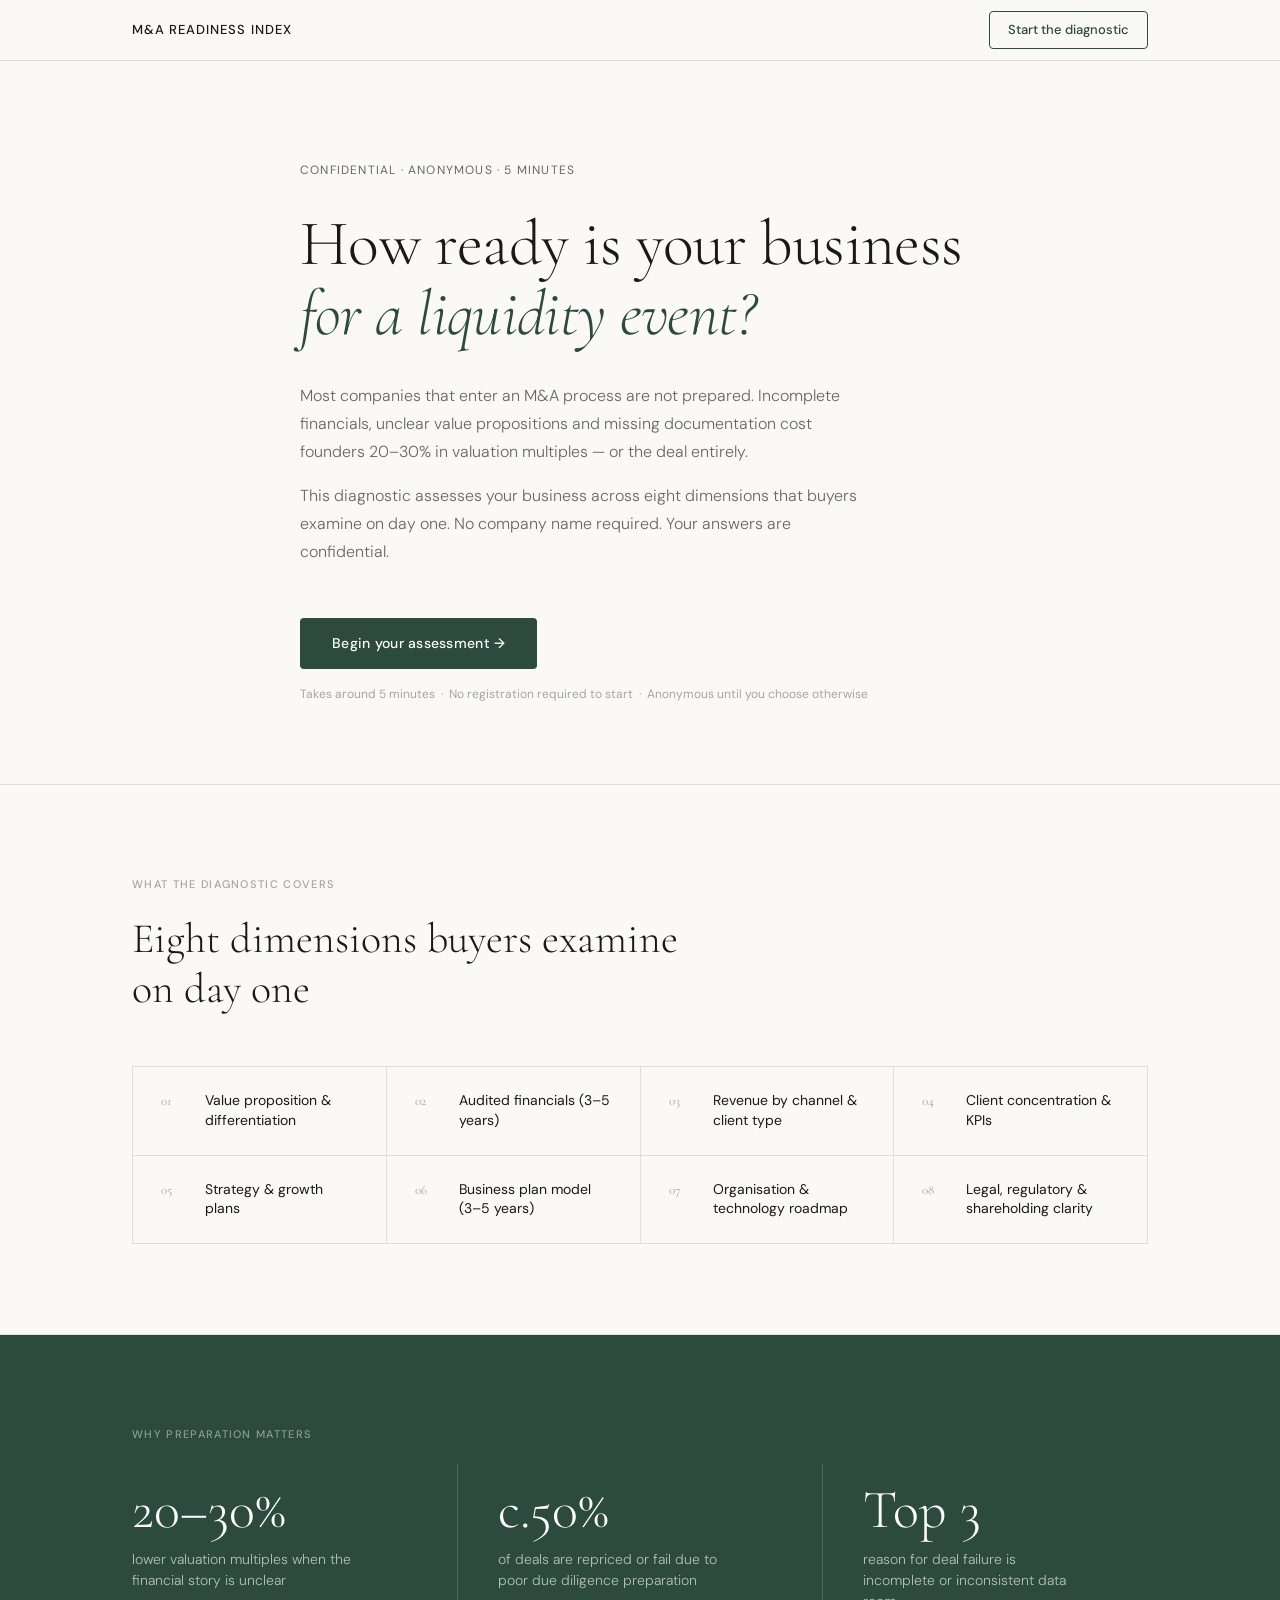
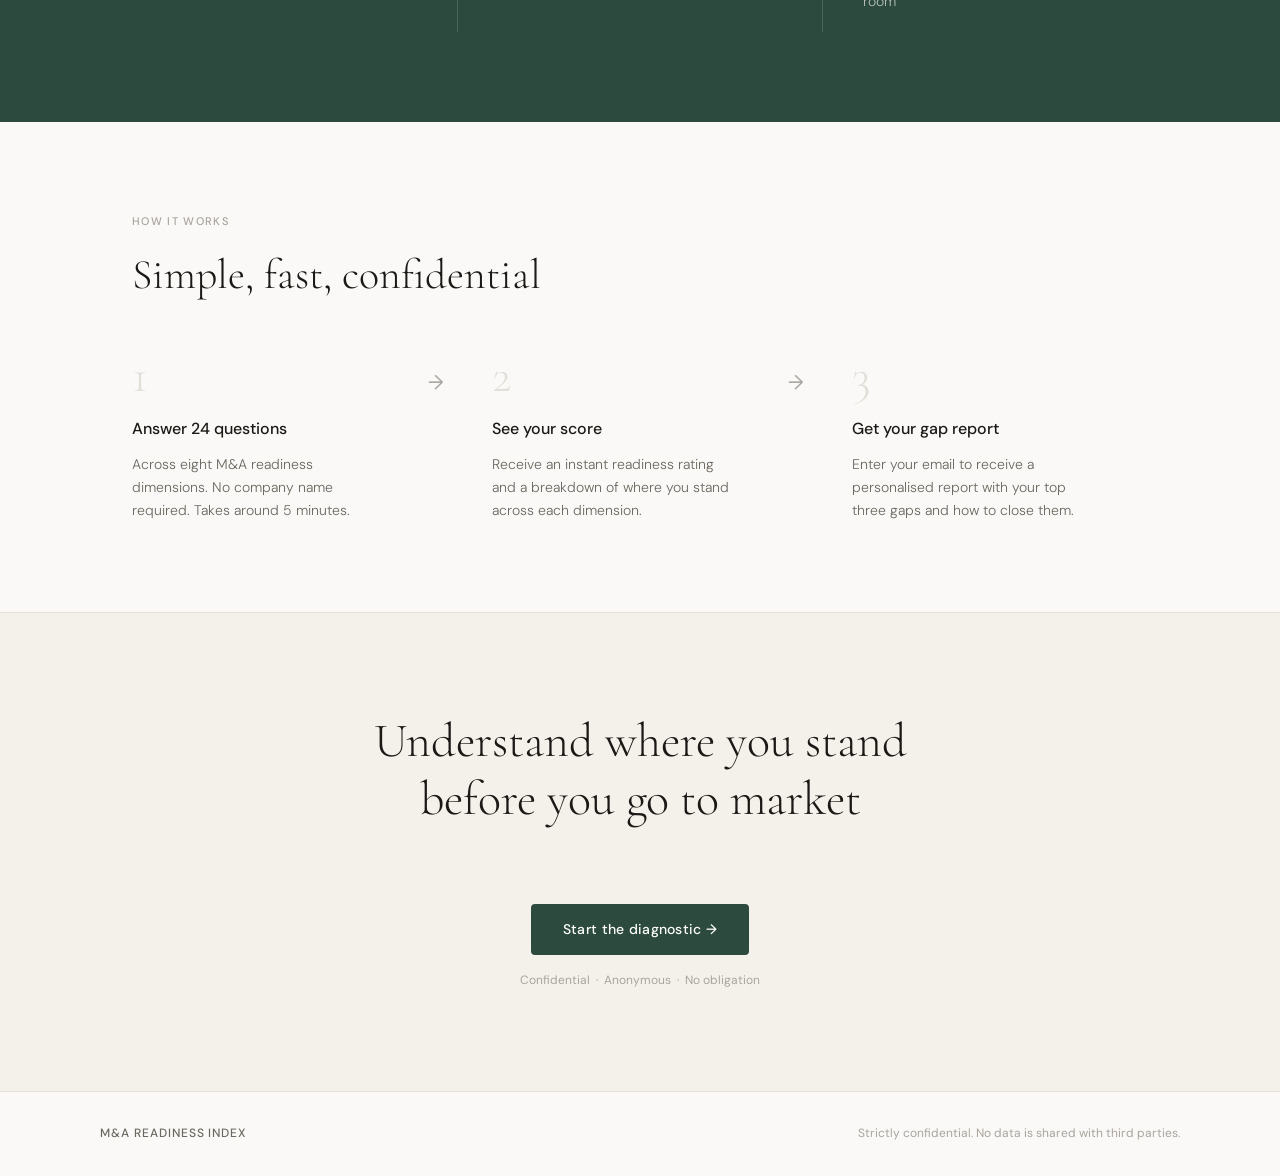
==== index.html @ 6b58c024 "Initial build" ====
<!DOCTYPE html>
<html lang="en">
<head>
  <meta charset="UTF-8">
  <meta name="viewport" content="width=device-width, initial-scale=1.0">
  <title>M&A Readiness Index — How prepared is your business for a liquidity event?</title>
  <meta name="description" content="A confidential diagnostic for founders and shareholders exploring a sale or liquidity event. Get your readiness score in 5 minutes.">
  <link rel="stylesheet" href="css/style.css">
  <link rel="preconnect" href="https://fonts.googleapis.com">
  <link rel="preconnect" href="https://fonts.gstatic.com" crossorigin>
  <link href="https://fonts.googleapis.com/css2?family=Cormorant+Garamond:ital,wght@0,300;0,400;0,500;1,300;1,400&family=DM+Sans:wght@300;400;500&display=swap" rel="stylesheet">
</head>
<body>

  <!-- Nav -->
  <nav class="nav">
    <div class="nav-inner">
      <span class="nav-logo">M&amp;A Readiness Index</span>
      <a href="pages/diagnostic.html" class="nav-cta">Start the diagnostic</a>
    </div>
  </nav>

  <!-- Hero -->
  <section class="hero">
    <div class="hero-inner">
      <p class="hero-eyebrow">Confidential · Anonymous · 5 minutes</p>
      <h1 class="hero-headline">How ready is your business<br><em>for a liquidity event?</em></h1>
      <p class="hero-sub">Most companies that enter an M&amp;A process are not prepared. Incomplete financials, unclear value propositions and missing documentation cost founders 20–30% in valuation multiples — or the deal entirely.</p>
      <p class="hero-sub">This diagnostic assesses your business across eight dimensions that buyers examine on day one. No company name required. Your answers are confidential.</p>
      <a href="pages/diagnostic.html" class="btn-primary">Begin your assessment &rarr;</a>
      <p class="hero-note">Takes around 5 minutes &nbsp;·&nbsp; No registration required to start &nbsp;·&nbsp; Anonymous until you choose otherwise</p>
    </div>
  </section>

  <!-- What we assess -->
  <section class="dimensions">
    <div class="section-inner">
      <p class="section-label">What the diagnostic covers</p>
      <h2 class="section-title">Eight dimensions buyers examine<br>on day one</h2>
      <div class="dims-grid">
        <div class="dim-item">
          <span class="dim-num">01</span>
          <span class="dim-name">Value proposition &amp; differentiation</span>
        </div>
        <div class="dim-item">
          <span class="dim-num">02</span>
          <span class="dim-name">Audited financials (3–5 years)</span>
        </div>
        <div class="dim-item">
          <span class="dim-num">03</span>
          <span class="dim-name">Revenue by channel &amp; client type</span>
        </div>
        <div class="dim-item">
          <span class="dim-num">04</span>
          <span class="dim-name">Client concentration &amp; KPIs</span>
        </div>
        <div class="dim-item">
          <span class="dim-num">05</span>
          <span class="dim-name">Strategy &amp; growth plans</span>
        </div>
        <div class="dim-item">
          <span class="dim-num">06</span>
          <span class="dim-name">Business plan model (3–5 years)</span>
        </div>
        <div class="dim-item">
          <span class="dim-num">07</span>
          <span class="dim-name">Organisation &amp; technology roadmap</span>
        </div>
        <div class="dim-item">
          <span class="dim-num">08</span>
          <span class="dim-name">Legal, regulatory &amp; shareholding clarity</span>
        </div>
      </div>
    </div>
  </section>

  <!-- Why it matters -->
  <section class="stats">
    <div class="section-inner">
      <p class="section-label">Why preparation matters</p>
      <div class="stats-row">
        <div class="stat-block">
          <span class="stat-num">20–30%</span>
          <span class="stat-desc">lower valuation multiples when the financial story is unclear</span>
        </div>
        <div class="stat-divider"></div>
        <div class="stat-block">
          <span class="stat-num">c.50%</span>
          <span class="stat-desc">of deals are repriced or fail due to poor due diligence preparation</span>
        </div>
        <div class="stat-divider"></div>
        <div class="stat-block">
          <span class="stat-num">Top 3</span>
          <span class="stat-desc">reason for deal failure is incomplete or inconsistent data room</span>
        </div>
      </div>
    </div>
  </section>

  <!-- How it works -->
  <section class="how">
    <div class="section-inner">
      <p class="section-label">How it works</p>
      <h2 class="section-title">Simple, fast, confidential</h2>
      <div class="steps-row">
        <div class="step">
          <span class="step-n">1</span>
          <h3 class="step-title">Answer 24 questions</h3>
          <p class="step-desc">Across eight M&amp;A readiness dimensions. No company name required. Takes around 5 minutes.</p>
        </div>
        <div class="step-arrow">&rarr;</div>
        <div class="step">
          <span class="step-n">2</span>
          <h3 class="step-title">See your score</h3>
          <p class="step-desc">Receive an instant readiness rating and a breakdown of where you stand across each dimension.</p>
        </div>
        <div class="step-arrow">&rarr;</div>
        <div class="step">
          <span class="step-n">3</span>
          <h3 class="step-title">Get your gap report</h3>
          <p class="step-desc">Enter your email to receive a personalised report with your top three gaps and how to close them.</p>
        </div>
      </div>
    </div>
  </section>

  <!-- CTA -->
  <section class="cta-band">
    <div class="section-inner cta-inner">
      <h2 class="cta-title">Understand where you stand<br>before you go to market</h2>
      <a href="pages/diagnostic.html" class="btn-primary">Start the diagnostic &rarr;</a>
      <p class="cta-note">Confidential &nbsp;·&nbsp; Anonymous &nbsp;·&nbsp; No obligation</p>
    </div>
  </section>

  <!-- Footer -->
  <footer class="footer">
    <div class="footer-inner">
      <span class="footer-brand">M&amp;A Readiness Index</span>
      <span class="footer-copy">Strictly confidential. No data is shared with third parties.</span>
    </div>
  </footer>

</body>
</html>
---- css/style.css ----
/* ── Reset & base ─────────────────────────────────────────── */
*, *::before, *::after { box-sizing: border-box; margin: 0; padding: 0; }

:root {
  --ink:        #1a1916;
  --ink-muted:  #6b6860;
  --ink-faint:  #a8a49e;
  --rule:       #e2dfd9;
  --bg:         #faf9f7;
  --bg-warm:    #f4f1eb;
  --accent:     #2c4a3e;
  --accent-lt:  #e8eeec;
  --serif:      'Cormorant Garamond', Georgia, serif;
  --sans:       'DM Sans', system-ui, sans-serif;
  --max:        1080px;
  --rad:        4px;
}

html { font-size: 16px; scroll-behavior: smooth; }

body {
  font-family: var(--sans);
  background: var(--bg);
  color: var(--ink);
  line-height: 1.65;
  -webkit-font-smoothing: antialiased;
}

/* ── Nav ──────────────────────────────────────────────────── */
.nav {
  position: sticky;
  top: 0;
  z-index: 100;
  background: var(--bg);
  border-bottom: 1px solid var(--rule);
}
.nav-inner {
  max-width: var(--max);
  margin: 0 auto;
  padding: 0 2rem;
  height: 60px;
  display: flex;
  align-items: center;
  justify-content: space-between;
}
.nav-logo {
  font-family: var(--sans);
  font-size: 13px;
  font-weight: 500;
  letter-spacing: 0.08em;
  text-transform: uppercase;
  color: var(--ink);
}
.nav-cta {
  font-size: 13px;
  font-weight: 500;
  color: var(--accent);
  text-decoration: none;
  border: 1px solid var(--accent);
  padding: 7px 18px;
  border-radius: var(--rad);
  transition: background 0.2s, color 0.2s;
}
.nav-cta:hover { background: var(--accent); color: #fff; }

/* ── Hero ─────────────────────────────────────────────────── */
.hero {
  border-bottom: 1px solid var(--rule);
  padding: 100px 2rem 80px;
}
.hero-inner {
  max-width: 680px;
  margin: 0 auto;
}
.hero-eyebrow {
  font-size: 12px;
  font-weight: 400;
  letter-spacing: 0.1em;
  text-transform: uppercase;
  color: var(--ink-muted);
  margin-bottom: 28px;
}
.hero-headline {
  font-family: var(--serif);
  font-size: clamp(42px, 6vw, 64px);
  font-weight: 300;
  line-height: 1.1;
  color: var(--ink);
  margin-bottom: 32px;
  letter-spacing: -0.01em;
}
.hero-headline em {
  font-style: italic;
  color: var(--accent);
}
.hero-sub {
  font-size: 16px;
  font-weight: 300;
  color: var(--ink-muted);
  line-height: 1.75;
  margin-bottom: 16px;
  max-width: 580px;
}
.btn-primary {
  display: inline-block;
  margin-top: 36px;
  background: var(--accent);
  color: #fff;
  font-family: var(--sans);
  font-size: 14px;
  font-weight: 500;
  text-decoration: none;
  padding: 14px 32px;
  border-radius: var(--rad);
  letter-spacing: 0.02em;
  transition: opacity 0.2s;
}
.btn-primary:hover { opacity: 0.85; }
.hero-note {
  margin-top: 16px;
  font-size: 12px;
  color: var(--ink-faint);
}

/* ── Sections shared ─────────────────────────────────────── */
.section-inner {
  max-width: var(--max);
  margin: 0 auto;
  padding: 0 2rem;
}
.section-label {
  font-size: 11px;
  font-weight: 500;
  letter-spacing: 0.12em;
  text-transform: uppercase;
  color: var(--ink-faint);
  margin-bottom: 20px;
}
.section-title {
  font-family: var(--serif);
  font-size: clamp(28px, 4vw, 42px);
  font-weight: 300;
  line-height: 1.2;
  color: var(--ink);
  margin-bottom: 52px;
}

/* ── Dimensions grid ─────────────────────────────────────── */
.dimensions {
  padding: 90px 2rem;
  border-bottom: 1px solid var(--rule);
}
.dims-grid {
  display: grid;
  grid-template-columns: repeat(auto-fit, minmax(240px, 1fr));
  gap: 0;
  border-top: 1px solid var(--rule);
  border-left: 1px solid var(--rule);
}
.dim-item {
  display: flex;
  align-items: baseline;
  gap: 16px;
  padding: 24px 28px;
  border-right: 1px solid var(--rule);
  border-bottom: 1px solid var(--rule);
  transition: background 0.15s;
}
.dim-item:hover { background: var(--bg-warm); }
.dim-num {
  font-family: var(--serif);
  font-size: 13px;
  font-weight: 400;
  color: var(--ink-faint);
  flex-shrink: 0;
  min-width: 28px;
}
.dim-name {
  font-size: 14px;
  font-weight: 400;
  color: var(--ink);
  line-height: 1.4;
}

/* ── Stats ───────────────────────────────────────────────── */
.stats {
  background: var(--accent);
  padding: 90px 2rem;
}
.stats .section-label { color: rgba(255,255,255,0.45); }
.stats-row {
  display: flex;
  align-items: stretch;
  gap: 0;
}
.stat-block {
  flex: 1;
  padding: 20px 40px 20px 0;
  display: flex;
  flex-direction: column;
  gap: 12px;
}
.stat-block:first-child { padding-left: 0; }
.stat-num {
  font-family: var(--serif);
  font-size: clamp(36px, 5vw, 54px);
  font-weight: 300;
  color: #fff;
  line-height: 1;
}
.stat-desc {
  font-size: 14px;
  font-weight: 300;
  color: rgba(255,255,255,0.65);
  line-height: 1.5;
  max-width: 220px;
}
.stat-divider {
  width: 1px;
  background: rgba(255,255,255,0.15);
  margin: 0 40px;
  align-self: stretch;
}

/* ── How it works ────────────────────────────────────────── */
.how {
  padding: 90px 2rem;
  border-bottom: 1px solid var(--rule);
}
.steps-row {
  display: flex;
  align-items: flex-start;
  gap: 0;
}
.step {
  flex: 1;
  padding-right: 48px;
}
.step-arrow {
  font-size: 20px;
  color: var(--ink-faint);
  padding-top: 14px;
  flex-shrink: 0;
  margin-right: 48px;
}
.step-n {
  display: block;
  font-family: var(--serif);
  font-size: 48px;
  font-weight: 300;
  color: var(--rule);
  line-height: 1;
  margin-bottom: 16px;
}
.step-title {
  font-size: 16px;
  font-weight: 500;
  color: var(--ink);
  margin-bottom: 10px;
}
.step-desc {
  font-size: 14px;
  font-weight: 300;
  color: var(--ink-muted);
  line-height: 1.65;
}

/* ── CTA band ────────────────────────────────────────────── */
.cta-band {
  background: var(--bg-warm);
  padding: 100px 2rem;
  border-bottom: 1px solid var(--rule);
}
.cta-inner {
  text-align: center;
}
.cta-title {
  font-family: var(--serif);
  font-size: clamp(30px, 4vw, 48px);
  font-weight: 300;
  line-height: 1.2;
  color: var(--ink);
  margin-bottom: 40px;
}
.cta-note {
  margin-top: 16px;
  font-size: 12px;
  color: var(--ink-faint);
}

/* ── Footer ──────────────────────────────────────────────── */
.footer {
  padding: 32px 2rem;
}
.footer-inner {
  max-width: var(--max);
  margin: 0 auto;
  display: flex;
  align-items: center;
  justify-content: space-between;
  flex-wrap: wrap;
  gap: 8px;
}
.footer-brand {
  font-size: 12px;
  font-weight: 500;
  letter-spacing: 0.08em;
  text-transform: uppercase;
  color: var(--ink-muted);
}
.footer-copy {
  font-size: 12px;
  color: var(--ink-faint);
}

/* ── Progress bar (used on diagnostic pages) ─────────────── */
.progress-bar {
  height: 2px;
  background: var(--rule);
  width: 100%;
}
.progress-fill {
  height: 100%;
  background: var(--accent);
  transition: width 0.4s ease;
}

/* ── Responsive ──────────────────────────────────────────── */
@media (max-width: 700px) {
  .stats-row { flex-direction: column; gap: 40px; }
  .stat-divider { width: 100%; height: 1px; margin: 0; }
  .stat-block { padding: 0; }
  .steps-row { flex-direction: column; gap: 40px; }
  .step-arrow { display: none; }
  .step { padding-right: 0; }
  .nav-cta { display: none; }
}
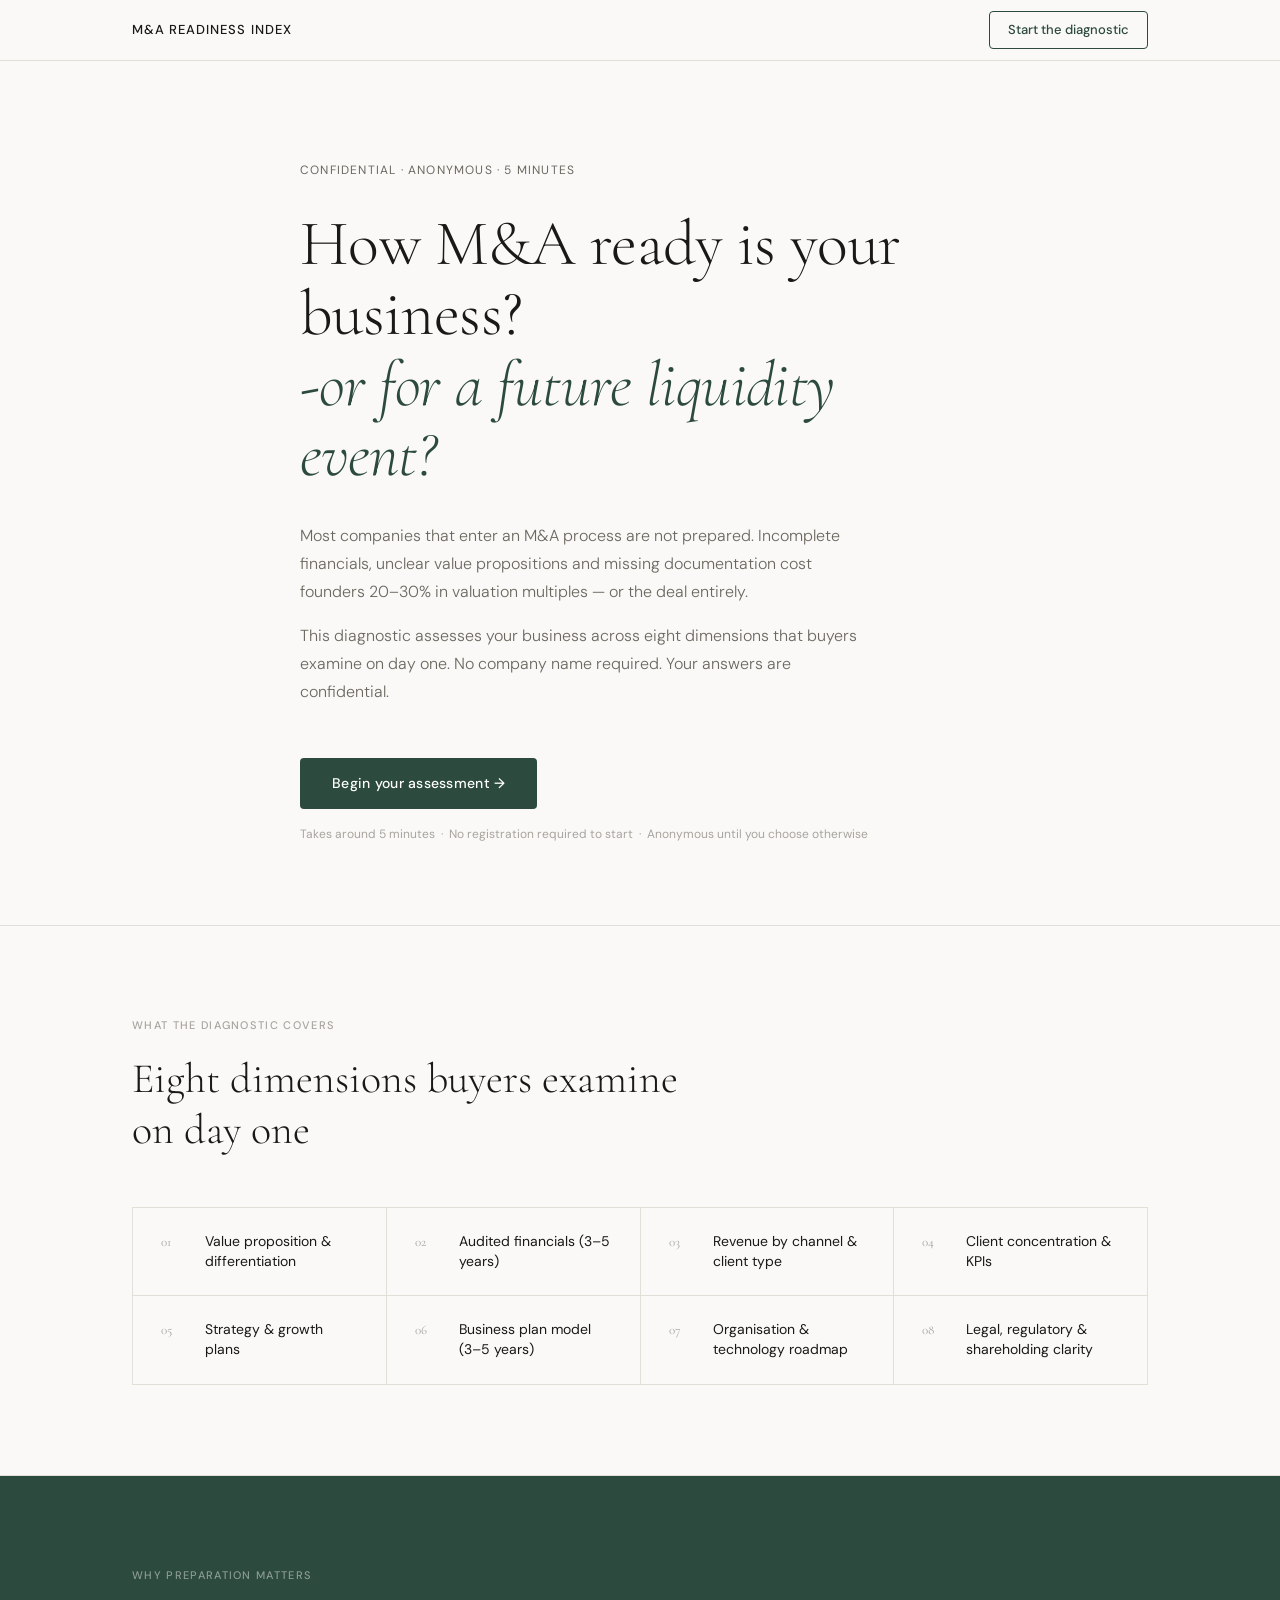
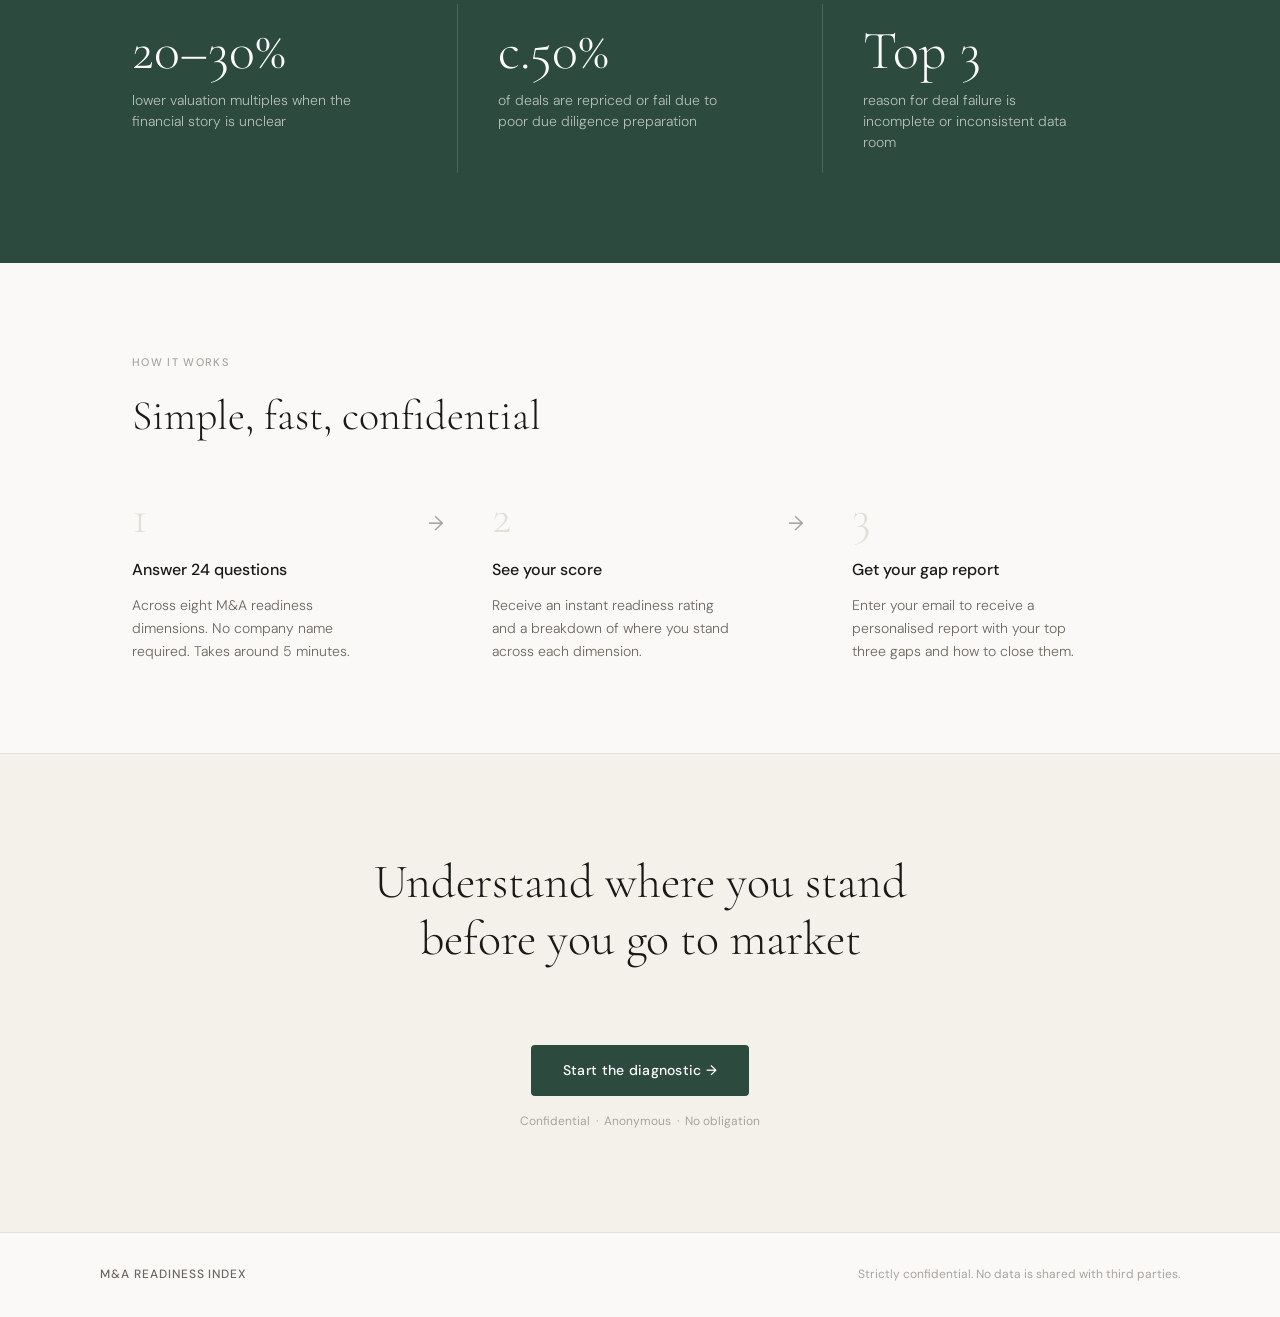
==== commit 6e8e58b1: "Update hero headline for clarity on M&A readiness" ====
--- a/index.html
+++ b/index.html
@@ -24,7 +24,7 @@
   <section class="hero">
     <div class="hero-inner">
       <p class="hero-eyebrow">Confidential · Anonymous · 5 minutes</p>
-      <h1 class="hero-headline">How ready is your business<br><em>for a liquidity event?</em></h1>
+      <h1 class="hero-headline">How M&A ready is your business?<br><em>-or for a future liquidity event?</em></h1>
       <p class="hero-sub">Most companies that enter an M&amp;A process are not prepared. Incomplete financials, unclear value propositions and missing documentation cost founders 20–30% in valuation multiples — or the deal entirely.</p>
       <p class="hero-sub">This diagnostic assesses your business across eight dimensions that buyers examine on day one. No company name required. Your answers are confidential.</p>
       <a href="pages/diagnostic.html" class="btn-primary">Begin your assessment &rarr;</a>
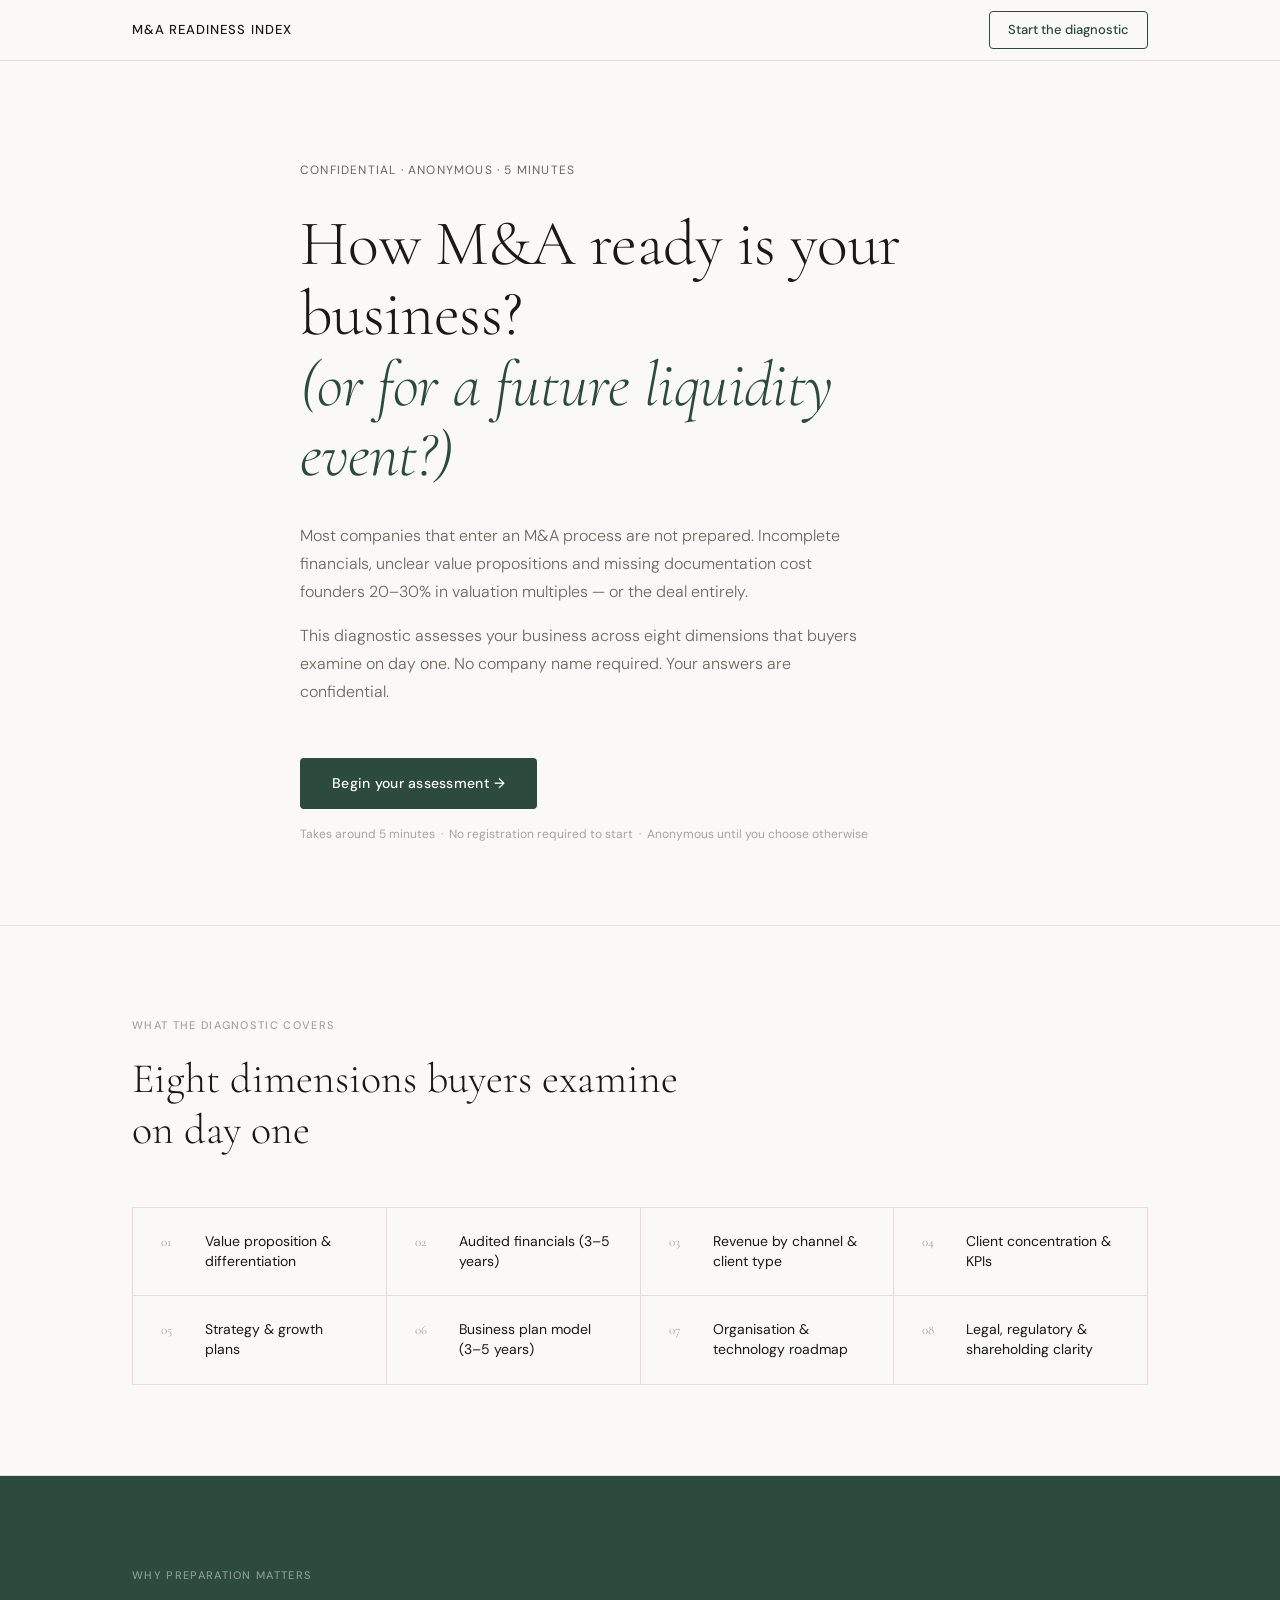
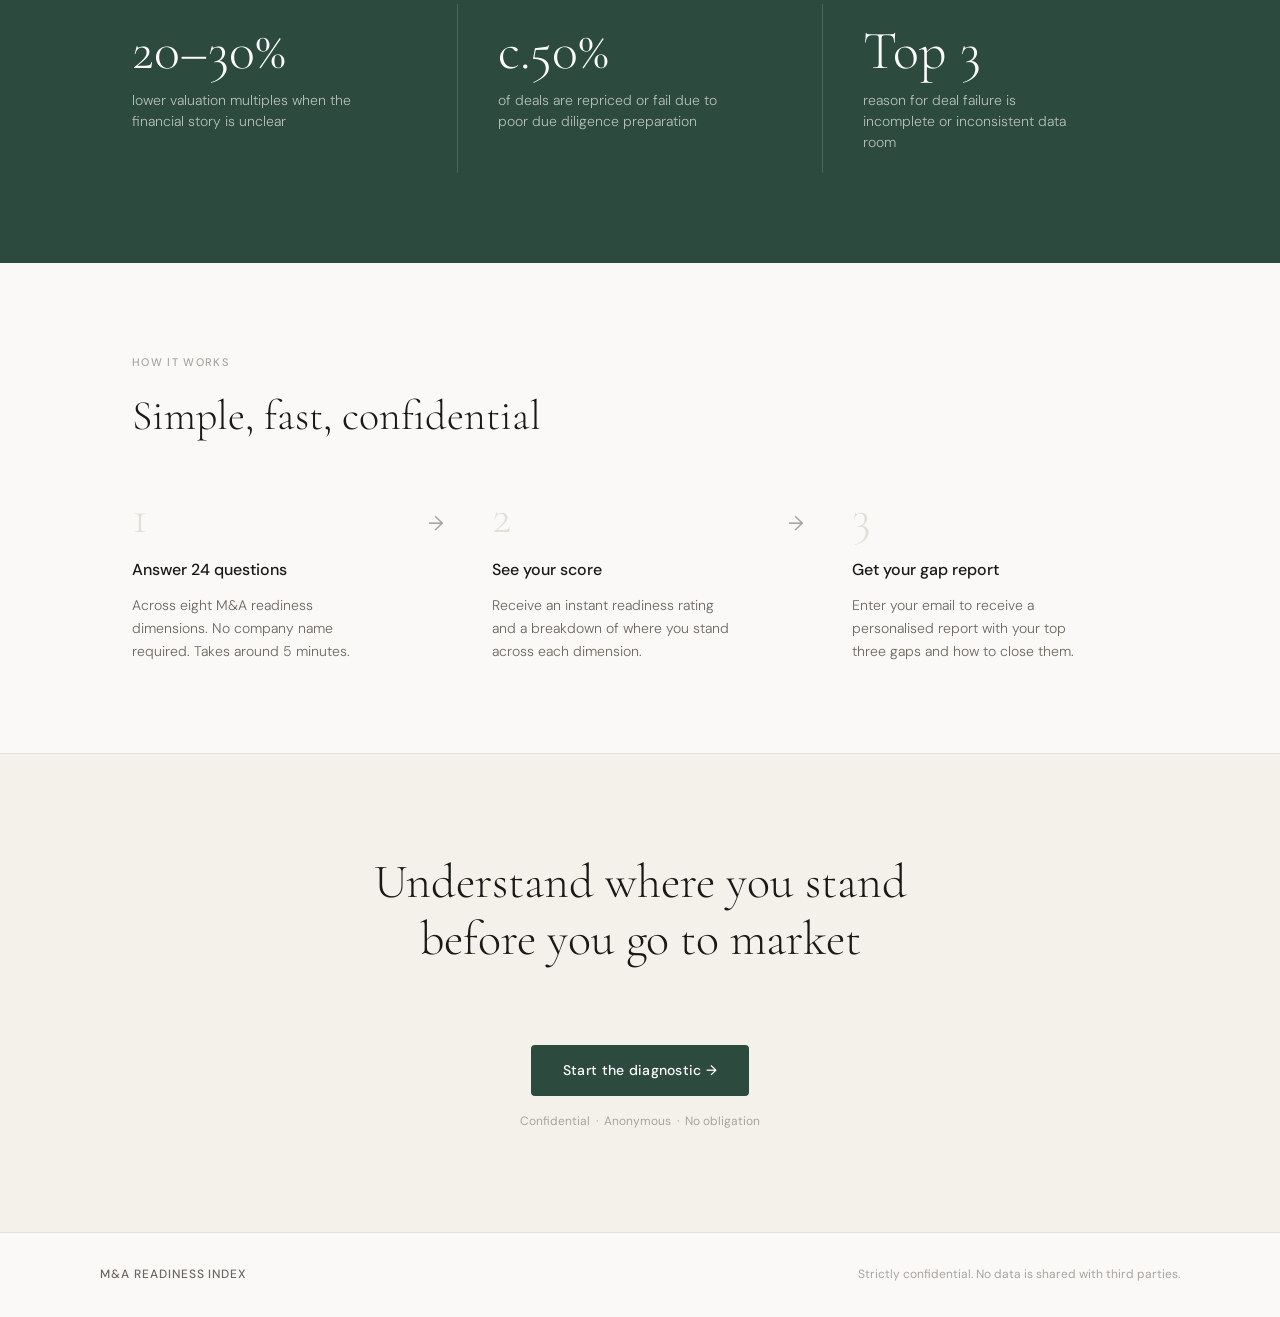
==== commit a23854f1: "Fix punctuation in hero headline text" ====
--- a/index.html
+++ b/index.html
@@ -24,7 +24,7 @@
   <section class="hero">
     <div class="hero-inner">
       <p class="hero-eyebrow">Confidential · Anonymous · 5 minutes</p>
-      <h1 class="hero-headline">How M&A ready is your business?<br><em>-or for a future liquidity event?</em></h1>
+      <h1 class="hero-headline">How M&A ready is your business?<br><em>(or for a future liquidity event?)</em></h1>
       <p class="hero-sub">Most companies that enter an M&amp;A process are not prepared. Incomplete financials, unclear value propositions and missing documentation cost founders 20–30% in valuation multiples — or the deal entirely.</p>
       <p class="hero-sub">This diagnostic assesses your business across eight dimensions that buyers examine on day one. No company name required. Your answers are confidential.</p>
       <a href="pages/diagnostic.html" class="btn-primary">Begin your assessment &rarr;</a>
